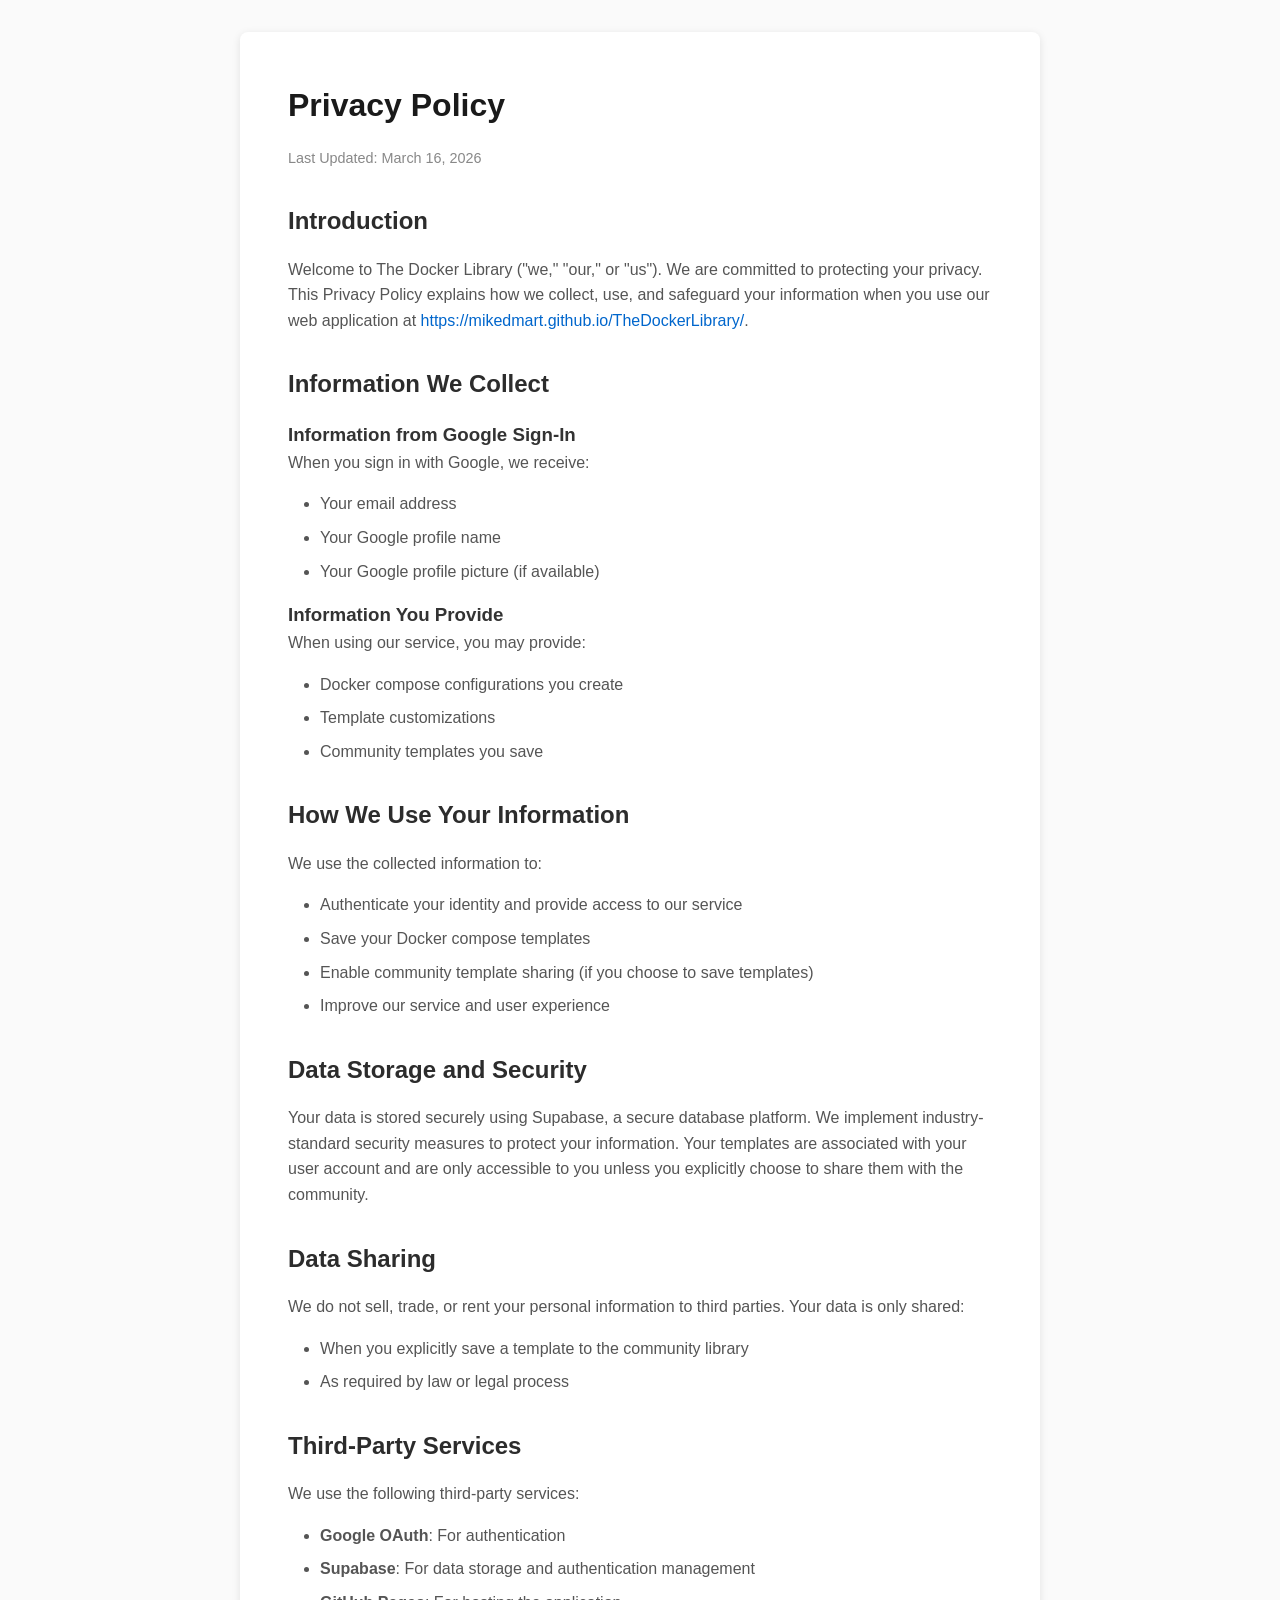
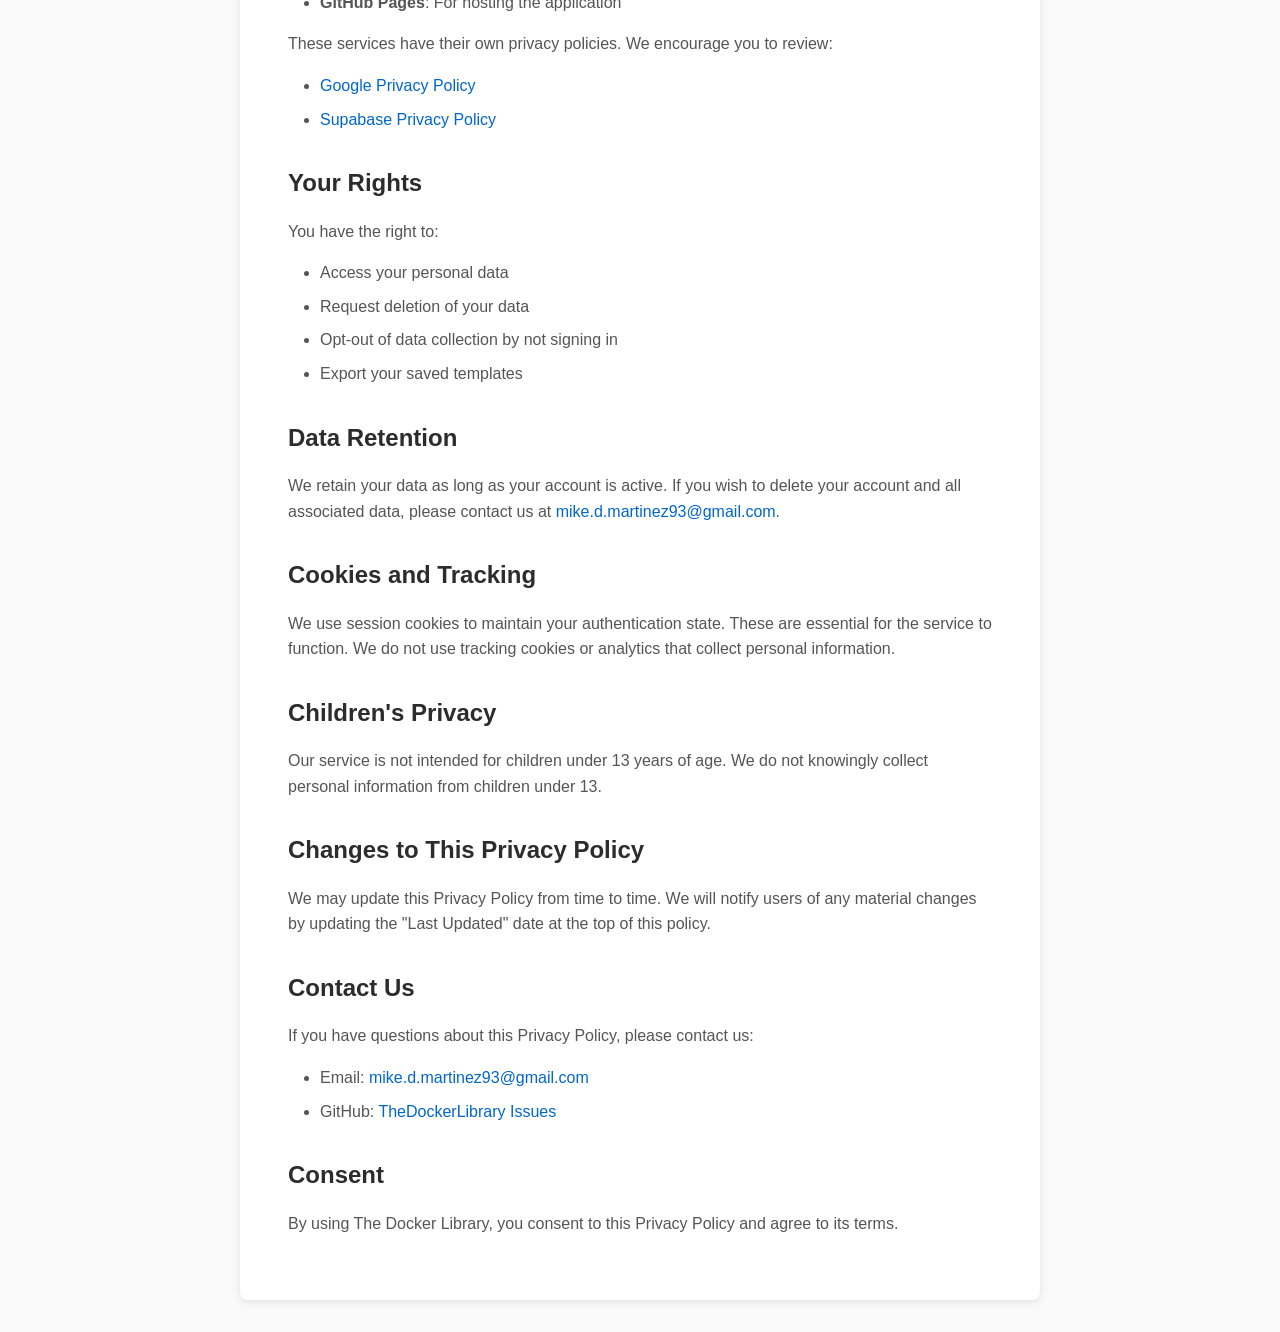
==== privacy.html @ 697af690 "fix policy" ====
<!DOCTYPE html>
<html lang="en">
<head>
    <meta charset="UTF-8">
    <meta name="viewport" content="width=device-width, initial-scale=1.0">
    <title>Privacy Policy - The Docker Library</title>
    <style>
        * {
            margin: 0;
            padding: 0;
            box-sizing: border-box;
        }
        
        body {
            font-family: -apple-system, BlinkMacSystemFont, 'Segoe UI', Roboto, sans-serif;
            line-height: 1.6;
            color: #333;
            background: #fafafa;
            padding: 2rem;
        }
        
        .container {
            max-width: 800px;
            margin: 0 auto;
            background: white;
            padding: 3rem;
            border-radius: 8px;
            box-shadow: 0 2px 8px rgba(0,0,0,0.1);
        }
        
        h1 {
            color: #1a1a1a;
            margin-bottom: 1rem;
            font-size: 2rem;
        }
        
        h2 {
            color: #2c2c2c;
            margin-top: 2rem;
            margin-bottom: 1rem;
            font-size: 1.5rem;
        }
        
        p {
            margin-bottom: 1rem;
            color: #555;
        }
        
        ul {
            margin-bottom: 1rem;
            margin-left: 2rem;
        }
        
        li {
            margin-bottom: 0.5rem;
            color: #555;
        }
        
        .updated {
            color: #888;
            font-size: 0.9rem;
            margin-bottom: 2rem;
        }
        
        a {
            color: #0066cc;
            text-decoration: none;
        }
        
        a:hover {
            text-decoration: underline;
        }
    </style>
</head>
<body>
    <div class="container">
        <h1>Privacy Policy</h1>
        <p class="updated">Last Updated: March 16, 2026</p>
        
        <h2>Introduction</h2>
        <p>
            Welcome to The Docker Library ("we," "our," or "us"). We are committed to protecting your privacy. 
            This Privacy Policy explains how we collect, use, and safeguard your information when you use our 
            web application at <a href="https://mikedmart.github.io/TheDockerLibrary/">https://mikedmart.github.io/TheDockerLibrary/</a>.
        </p>
        
        <h2>Information We Collect</h2>
        
        <h3>Information from Google Sign-In</h3>
        <p>When you sign in with Google, we receive:</p>
        <ul>
            <li>Your email address</li>
            <li>Your Google profile name</li>
            <li>Your Google profile picture (if available)</li>
        </ul>
        
        <h3>Information You Provide</h3>
        <p>When using our service, you may provide:</p>
        <ul>
            <li>Docker compose configurations you create</li>
            <li>Template customizations</li>
            <li>Community templates you save</li>
        </ul>
        
        <h2>How We Use Your Information</h2>
        <p>We use the collected information to:</p>
        <ul>
            <li>Authenticate your identity and provide access to our service</li>
            <li>Save your Docker compose templates</li>
            <li>Enable community template sharing (if you choose to save templates)</li>
            <li>Improve our service and user experience</li>
        </ul>
        
        <h2>Data Storage and Security</h2>
        <p>
            Your data is stored securely using Supabase, a secure database platform. We implement industry-standard 
            security measures to protect your information. Your templates are associated with your user account and 
            are only accessible to you unless you explicitly choose to share them with the community.
        </p>
        
        <h2>Data Sharing</h2>
        <p>We do not sell, trade, or rent your personal information to third parties. Your data is only shared:</p>
        <ul>
            <li>When you explicitly save a template to the community library</li>
            <li>As required by law or legal process</li>
        </ul>
        
        <h2>Third-Party Services</h2>
        <p>We use the following third-party services:</p>
        <ul>
            <li><strong>Google OAuth</strong>: For authentication</li>
            <li><strong>Supabase</strong>: For data storage and authentication management</li>
            <li><strong>GitHub Pages</strong>: For hosting the application</li>
        </ul>
        <p>
            These services have their own privacy policies. We encourage you to review:
        </p>
        <ul>
            <li><a href="https://policies.google.com/privacy" target="_blank">Google Privacy Policy</a></li>
            <li><a href="https://supabase.com/privacy" target="_blank">Supabase Privacy Policy</a></li>
        </ul>
        
        <h2>Your Rights</h2>
        <p>You have the right to:</p>
        <ul>
            <li>Access your personal data</li>
            <li>Request deletion of your data</li>
            <li>Opt-out of data collection by not signing in</li>
            <li>Export your saved templates</li>
        </ul>
        
        <h2>Data Retention</h2>
        <p>
            We retain your data as long as your account is active. If you wish to delete your account and all 
            associated data, please contact us at <a href="mailto:mike.d.martinez93@gmail.com">mike.d.martinez93@gmail.com</a>.
        </p>
        
        <h2>Cookies and Tracking</h2>
        <p>
            We use session cookies to maintain your authentication state. These are essential for the service to function. 
            We do not use tracking cookies or analytics that collect personal information.
        </p>
        
        <h2>Children's Privacy</h2>
        <p>
            Our service is not intended for children under 13 years of age. We do not knowingly collect personal 
            information from children under 13.
        </p>
        
        <h2>Changes to This Privacy Policy</h2>
        <p>
            We may update this Privacy Policy from time to time. We will notify users of any material changes by 
            updating the "Last Updated" date at the top of this policy.
        </p>
        
        <h2>Contact Us</h2>
        <p>If you have questions about this Privacy Policy, please contact us:</p>
        <ul>
            <li>Email: <a href="mailto:mike.d.martinez93@gmail.com">mike.d.martinez93@gmail.com</a></li>
            <li>GitHub: <a href="https://github.com/mikedmart/TheDockerLibrary/issues" target="_blank">TheDockerLibrary Issues</a></li>
        </ul>
        
        <h2>Consent</h2>
        <p>
            By using The Docker Library, you consent to this Privacy Policy and agree to its terms.
        </p>
    </div>
</body>
</html>
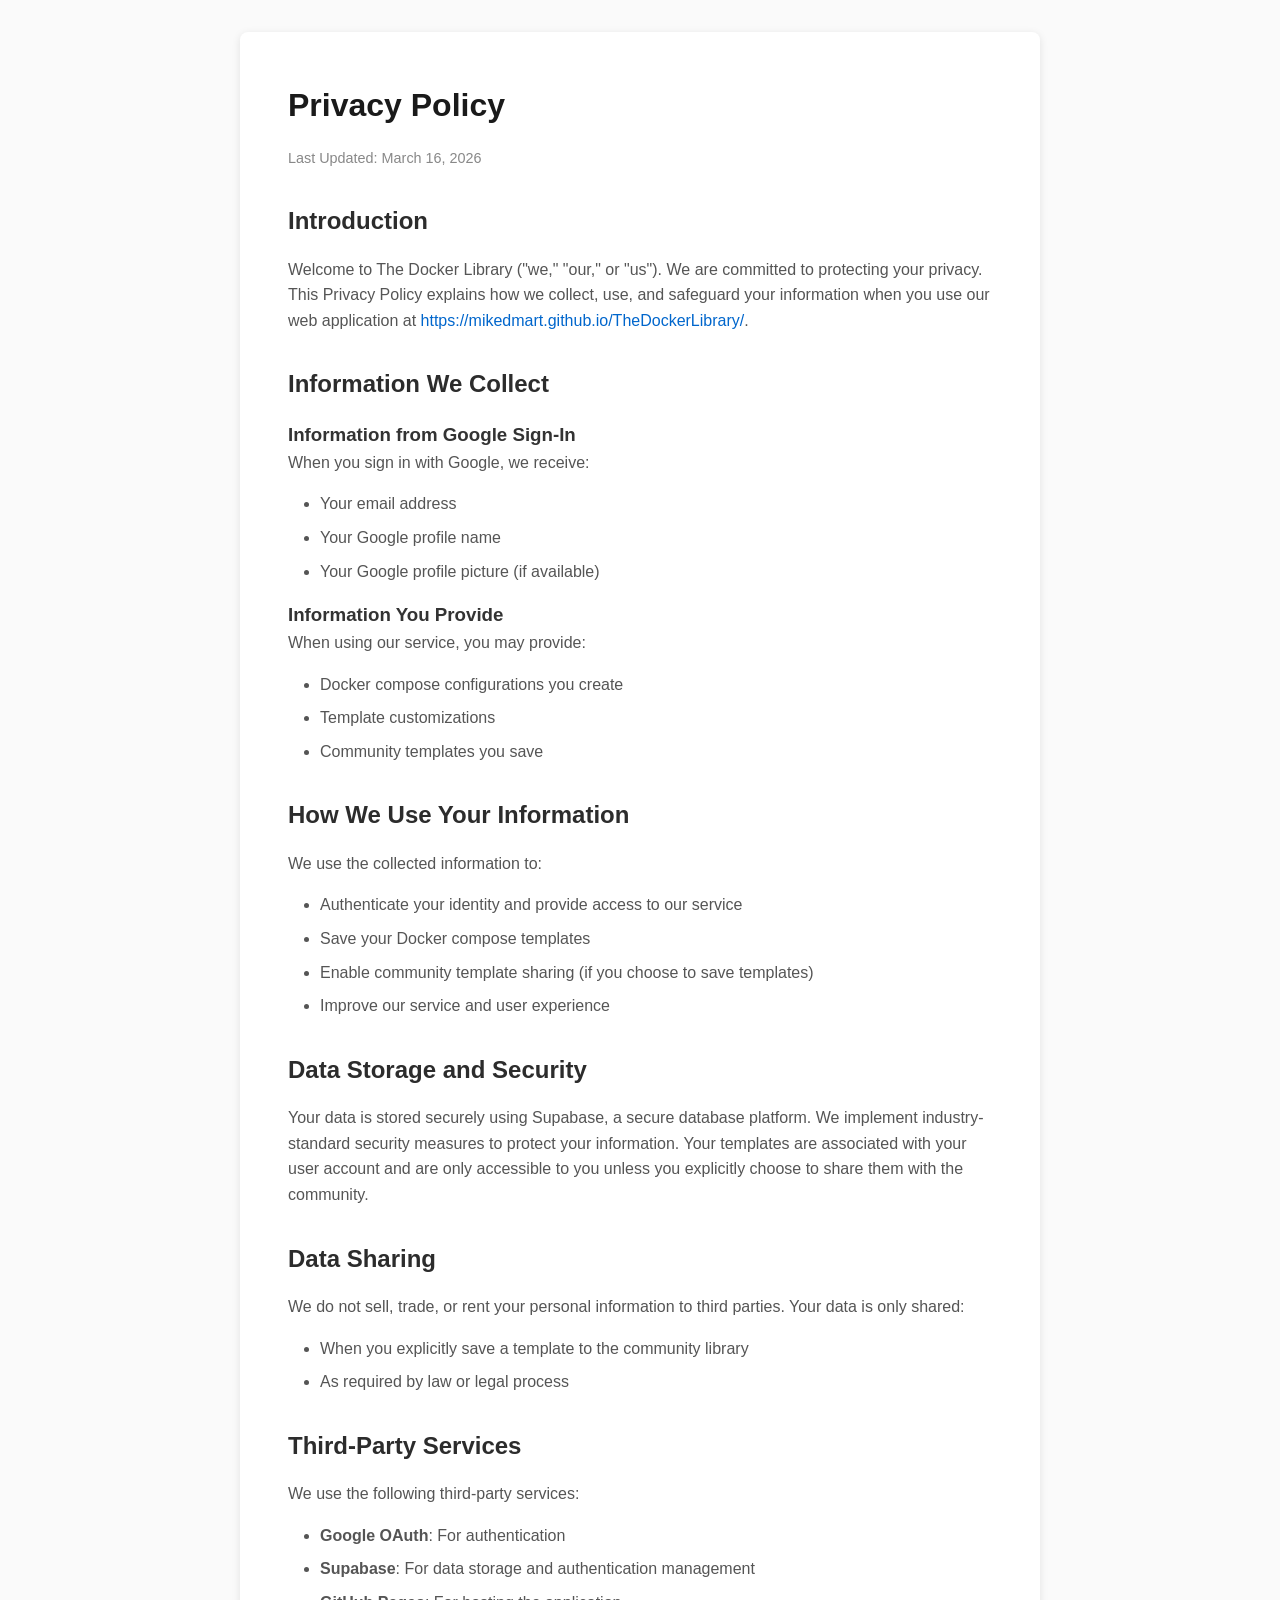
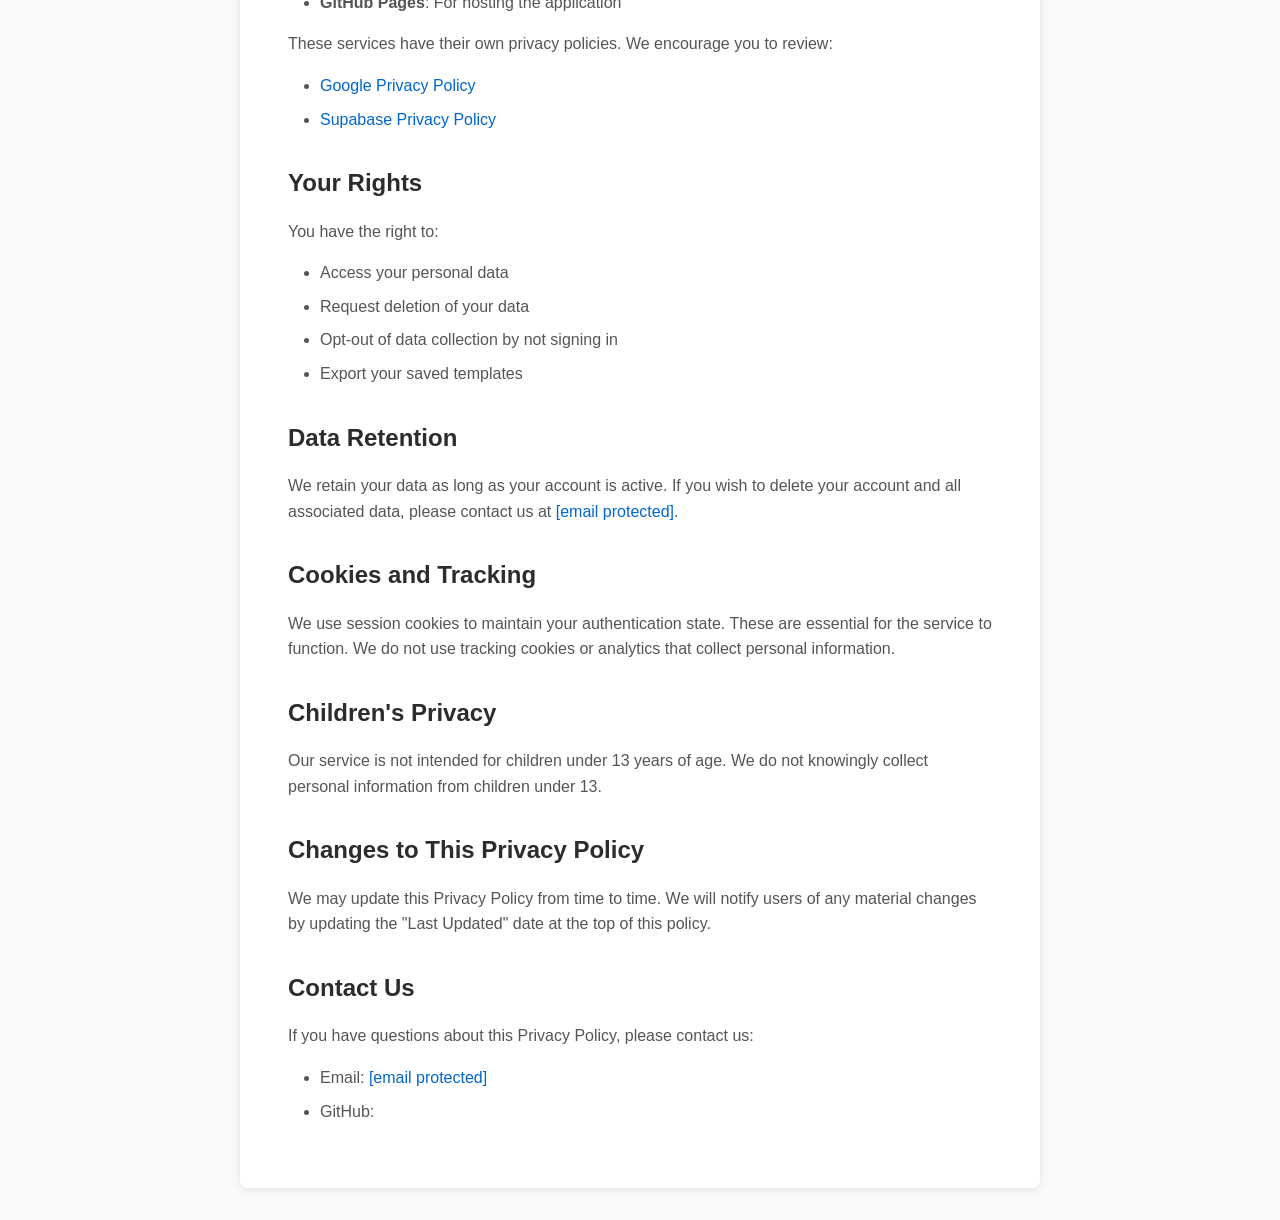
==== commit 2d847229: "fix 2" ====
--- a/privacy.html
+++ b/privacy.html
@@ -152,7 +152,7 @@
         <h2>Data Retention</h2>
         <p>
             We retain your data as long as your account is active. If you wish to delete your account and all 
-            associated data, please contact us at <a href="mailto:mike.d.martinez93@gmail.com">mike.d.martinez93@gmail.com</a>.
+            associated data, please contact us at <a href="/cdn-cgi/l/email-protection#f5989c9e90db91db989487819c9b908fccc6b59298949c99db969a98"><span class="__cf_email__" data-cfemail="e5888c8e80cb81cb888497918c8b809fdcd6a58288848c89cb868a88">[email&#160;protected]</span></a>.
         </p>
         
         <h2>Cookies and Tracking</h2>
@@ -176,14 +176,5 @@
         <h2>Contact Us</h2>
         <p>If you have questions about this Privacy Policy, please contact us:</p>
         <ul>
-            <li>Email: <a href="mailto:mike.d.martinez93@gmail.com">mike.d.martinez93@gmail.com</a></li>
-            <li>GitHub: <a href="https://github.com/mikedmart/TheDockerLibrary/issues" target="_blank">TheDockerLibrary Issues</a></li>
-        </ul>
-        
-        <h2>Consent</h2>
-        <p>
-            By using The Docker Library, you consent to this Privacy Policy and agree to its terms.
-        </p>
-    </div>
-</body>
-</html>
+            <li>Email: <a href="/cdn-cgi/l/email-protection#a4c9cdcfc18ac08ac9c5d6d0cdcac1de9d97e4c3c9c5cdc88ac7cbc9"><span class="__cf_email__" data-cfemail="14797d7f713a703a797566607d7a716e2d27547379757d783a777b79">[email&#160;protected]</span></a></li>
+            <li>GitHub: <a href="h
